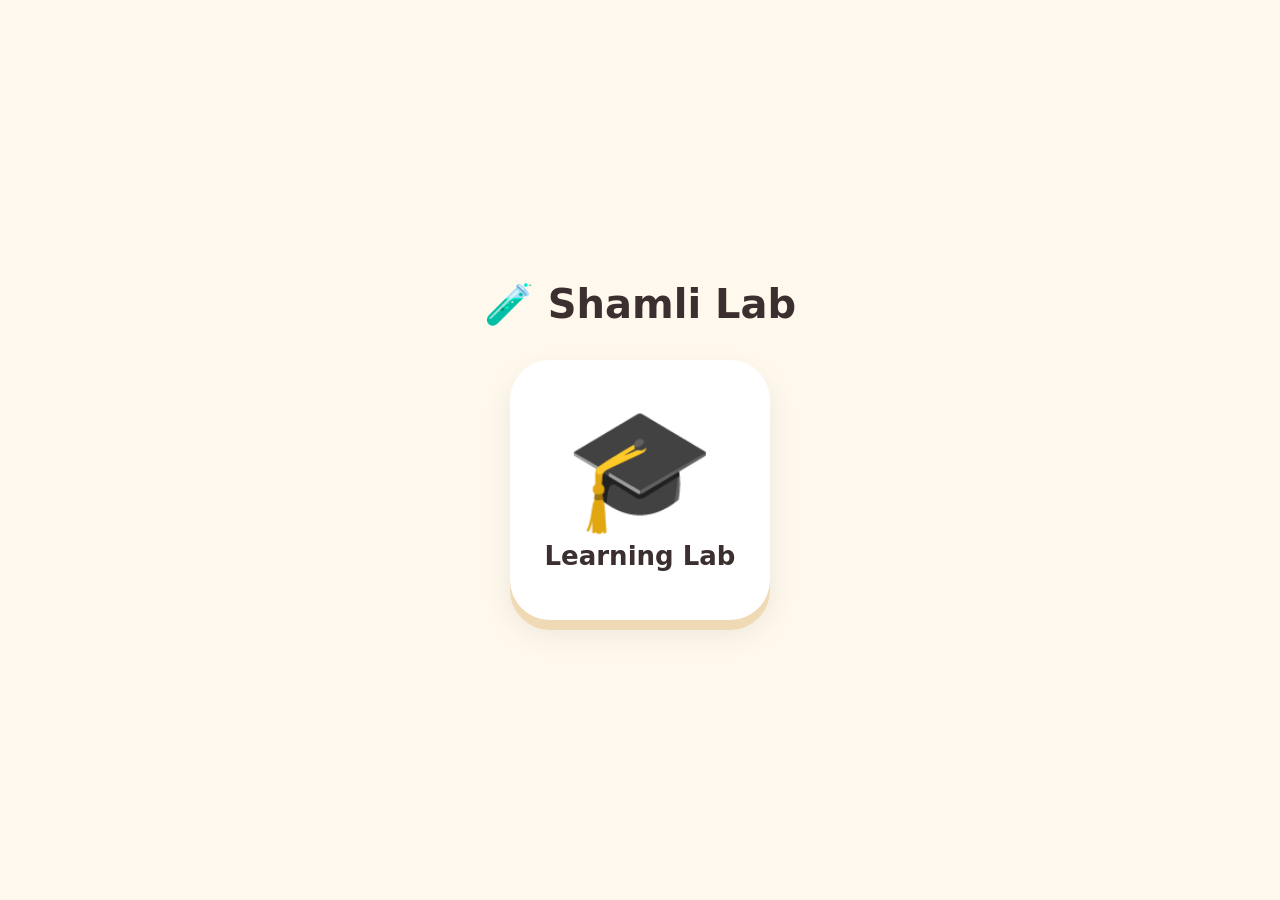
==== index.html @ b42fa48a "Add home page, learning lab, and Fun With Math v1.0.0 Co-Authored-By: Claude Opus 5.5 <noreply@anthr" ====
<!DOCTYPE html>
<html lang="en">
<head>
  <meta charset="utf-8">
  <meta name="viewport" content="width=device-width, initial-scale=1, viewport-fit=cover">
  <link rel="icon" href="data:,">
  <title>Shamli Lab</title>
  <style>
    :root { --bg: #fff8ec; --ink: #3b2f2f; --card: #ffffff; }
    * { box-sizing: border-box; }
    body {
      margin: 0; min-height: 100vh; background: var(--bg); color: var(--ink);
      font-family: -apple-system, "SF Pro Rounded", system-ui, sans-serif;
      display: flex; flex-direction: column; align-items: center; justify-content: center;
      padding: 32px; gap: 32px; -webkit-tap-highlight-color: transparent;
    }
    h1 { margin: 0; font-size: 40px; }
    .grid { display: flex; flex-wrap: wrap; gap: 40px; justify-content: center; }
    a.card {
      width: 260px; height: 260px; border-radius: 40px; background: var(--card);
      box-shadow: 0 10px 0 #f0d9b5, 0 14px 30px rgba(0,0,0,.08);
      display: flex; flex-direction: column; align-items: center; justify-content: center;
      text-decoration: none; color: var(--ink); font-size: 26px; font-weight: 700; gap: 12px;
      transition: transform .1s;
    }
    a.card:active { transform: translateY(6px); box-shadow: 0 4px 0 #f0d9b5; }
    a.card .pic { font-size: 120px; line-height: 1; }
  </style>
</head>
<body>
  <h1>🧪 Shamli Lab</h1>
  <div class="grid">
    <a class="card" href="learning-lab/" aria-label="Learning Lab">
      <span class="pic">🎓</span>
      <span>Learning Lab</span>
    </a>
  </div>
</body>
</html>
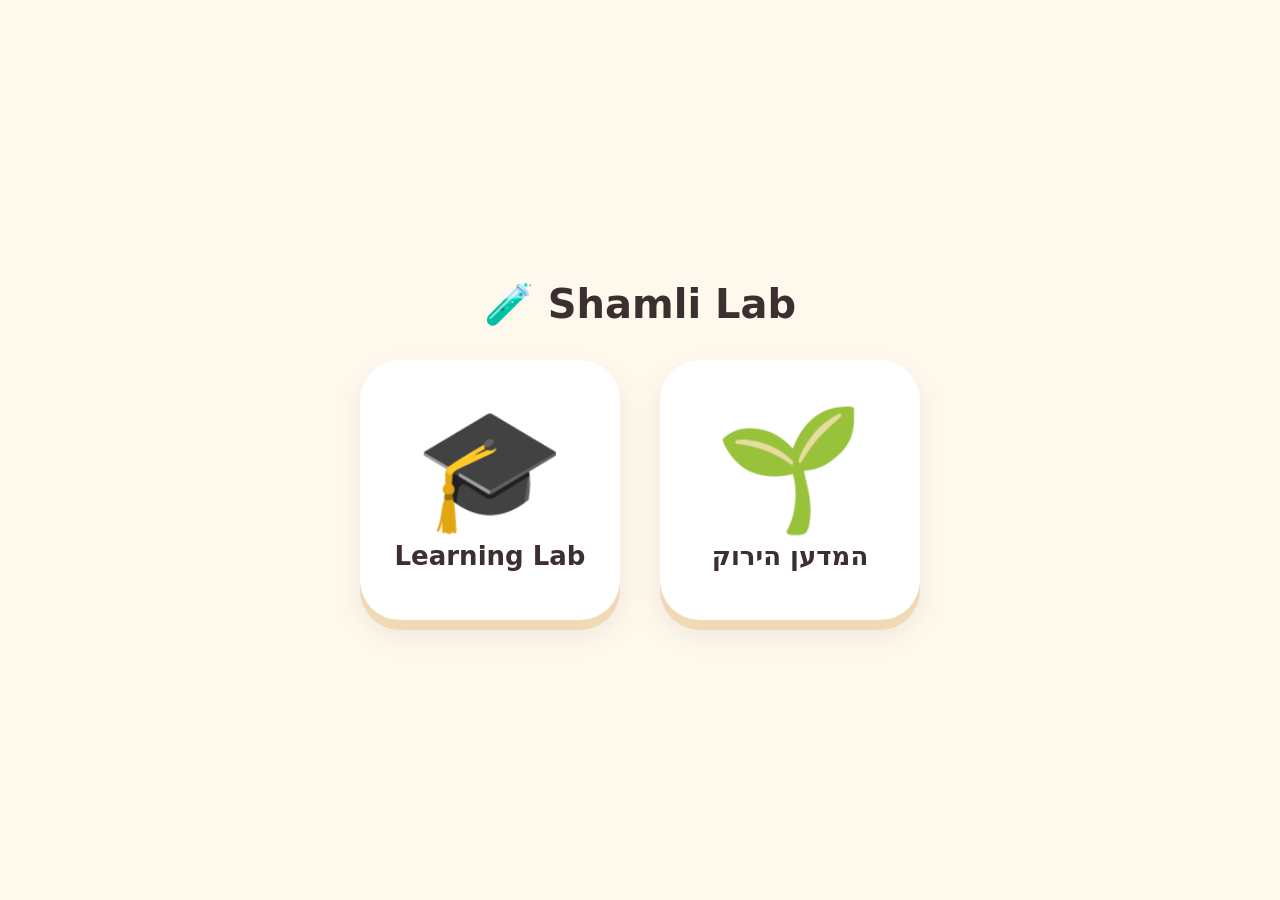
==== commit c2d060dd: "Add second lab: Green Scientist (המדען הירוק) with modules for classes 1 and 2 Hebrew RTL app for pa" ====
--- a/index.html
+++ b/index.html
@@ -34,6 +34,10 @@
       <span class="pic">🎓</span>
       <span>Learning Lab</span>
     </a>
+    <a class="card" href="green-scientist/" aria-label="Green Scientist">
+      <span class="pic">🌱</span>
+      <span>המדען הירוק</span>
+    </a>
   </div>
 </body>
 </html>
